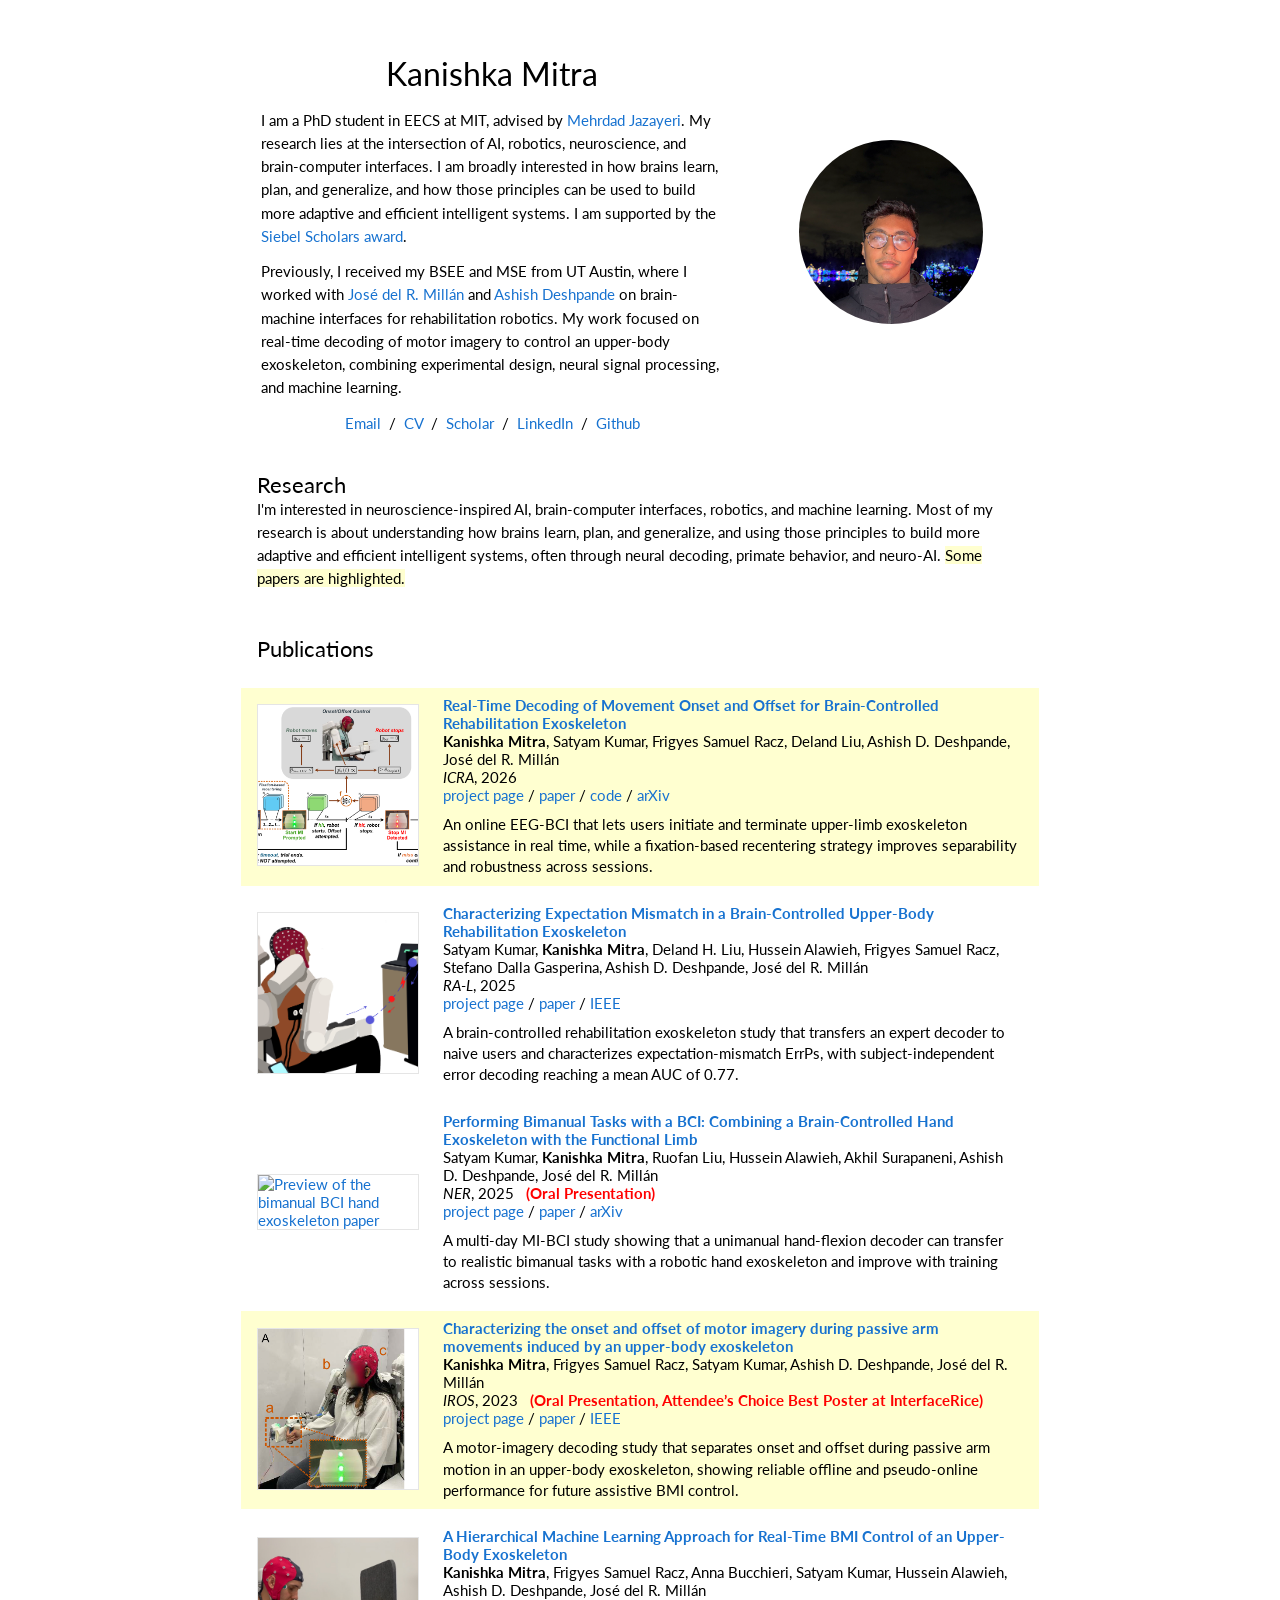
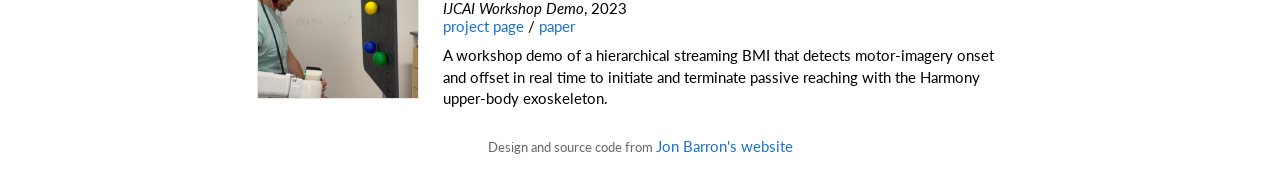
==== index.html @ 5c36c28a "Fix IJCAI preview hover playback" ====
<!DOCTYPE html>
<html lang="en">
  <head>
    <meta charset="UTF-8" />
    <meta name="viewport" content="width=device-width, initial-scale=1.0" />
    <title>Kanishka Mitra</title>
    <meta
      name="description"
      content="Academic homepage for Kanishka Mitra."
    />
    <link rel="preconnect" href="https://fonts.googleapis.com" />
    <link rel="preconnect" href="https://fonts.gstatic.com" crossorigin />
    <link
      href="https://fonts.googleapis.com/css2?family=Lato:ital,wght@0,400;0,700;1,400;1,700&display=swap"
      rel="stylesheet"
    />
    <link rel="icon" type="image/png" href="assets/favicon.png" />
    <link rel="apple-touch-icon" href="assets/favicon.png" />
    <link rel="stylesheet" href="styles.css?v=2" />
    <script src="script.js?v=2" defer></script>
  </head>
  <body>
    <table class="page-table">
      <tbody>
        <tr>
          <td>
            <table class="intro-table">
              <tbody>
                <tr class="intro-row">
                  <td class="intro-copy">
                    <p class="name">Kanishka Mitra</p>
                    <p>
                      I am a PhD student in EECS at MIT, advised by
                      <a
                        href="https://mcgovern.mit.edu/profile/mehrdad-jazayeri/"
                        target="_blank"
                        rel="noreferrer"
                        >Mehrdad Jazayeri</a
                      >. My research lies at the intersection of AI, robotics,
                      neuroscience, and brain-computer interfaces. I am broadly
                      interested in how brains learn, plan, and generalize, and
                      how those principles can be used to build more adaptive
                      and efficient intelligent systems. I am supported by the
                      <a
                        href="https://www.eecs.mit.edu/ten-from-school-of-engineering-receive-2026-siebel-scholars-award/"
                        target="_blank"
                        rel="noreferrer"
                        >Siebel Scholars award</a
                      >.
                    </p>
                    <p>
                      Previously, I received my BSEE and MSE from UT Austin,
                      where I worked with
                      <a
                        href="https://www.ece.utexas.edu/people/faculty/jose-del-r-millan"
                        target="_blank"
                        rel="noreferrer"
                        >Jos&eacute; del R. Mill&aacute;n</a
                      >
                      and
                      <a
                        href="https://www.me.utexas.edu/people/faculty-directory/deshpande"
                        target="_blank"
                        rel="noreferrer"
                        >Ashish Deshpande</a
                      >
                      on brain-machine interfaces for rehabilitation
                      robotics. My work focused on real-time decoding of motor
                      imagery to control an upper-body exoskeleton, combining
                      experimental design, neural signal processing, and machine
                      learning.
                    </p>
                    <p class="link-line">
                      <a href="mailto:mitra819@mit.edu">Email</a>
                      &nbsp;/&nbsp;
                      <a href="assets/kanishka-mitra-cv.pdf" target="_blank" rel="noreferrer"
                        >CV</a
                      >
                      &nbsp;/&nbsp;
                      <a
                        href="https://scholar.google.com/citations?user=-GHYsEAAAAAJ&hl=en"
                        target="_blank"
                        rel="noreferrer"
                        >Scholar</a
                      >
                      &nbsp;/&nbsp;
                      <a
                        href="https://www.linkedin.com/in/kanishkamitra/"
                        target="_blank"
                        rel="noreferrer"
                        >LinkedIn</a
                      >
                      &nbsp;/&nbsp;
                      <a
                        href="https://github.com/mitrakanishka9732"
                        target="_blank"
                        rel="noreferrer"
                        >Github</a
                      >
                    </p>
                  </td>
                  <td class="photo-cell">
                    <div class="profile-photo-frame">
                      <img
                        class="profile-photo"
                        src="assets/headshot_v1.jpg"
                        alt="Profile photo of Kanishka Mitra"
                      />
                    </div>
                    <p class="photo-fallback">
                      Add your headshot at <strong>assets/headshot.jpg</strong>
                    </p>
                  </td>
                </tr>
              </tbody>
            </table>

            <table class="section-table">
              <tbody>
                <tr>
                  <td>
                    <h2>Research</h2>
                    <p>
                      I&apos;m interested in neuroscience-inspired AI,
                      brain-computer interfaces, robotics, and machine
                      learning. Most of my research is about understanding how
                      brains learn, plan, and generalize, and using those
                      principles to build more adaptive and efficient
                      intelligent systems, often through neural decoding,
                      primate behavior, and neuro-AI.
                      <span class="highlight">Some papers are highlighted.</span>
                    </p>
                  </td>
                </tr>
              </tbody>
            </table>

            <table class="section-table">
              <tbody>
                <tr>
                  <td>
                    <h2>Publications</h2>
                  </td>
                </tr>
              </tbody>
            </table>

            <table class="list-table">
              <tbody>
                <tr class="entry-row featured-entry">
                  <td class="entry-media">
                    <a href="publications/real-time-decoding-movement-onset-offset/">
                      <img
                        class="entry-preview"
                        src="publications/real-time-decoding-movement-onset-offset/assets/figures/fig_1_EXP_setup.png"
                        alt="Preview of the real-time decoding exoskeleton paper"
                      />
                    </a>
                  </td>
                  <td class="entry-copy">
                    <a href="publications/real-time-decoding-movement-onset-offset/">
                      <span class="papertitle">
                        Real-Time Decoding of Movement Onset and Offset for
                        Brain-Controlled Rehabilitation Exoskeleton
                      </span>
                    </a>
                    <br />
                    <strong>Kanishka Mitra</strong>, Satyam Kumar, Frigyes
                    Samuel Racz, Deland Liu, Ashish D. Deshpande, Jos&eacute;
                    del R. Mill&aacute;n
                    <br />
                    <em>ICRA</em>, 2026
                    <br />
                    <a href="publications/real-time-decoding-movement-onset-offset/">project page</a>
                    /
                    <a href="publications/real-time-decoding-movement-onset-offset/assets/media/mitra-icra-2026-paper.pdf">paper</a>
                    /
                    <a href="https://github.com/mitrakanishka9732/bci_exo_startstop_ICRA_26">code</a>
                    /
                    <a href="#">arXiv</a>
                    <p class="publication-summary">
                      An online EEG-BCI that lets users initiate and terminate
                      upper-limb exoskeleton assistance in real time, while a
                      fixation-based recentering strategy improves separability
                      and robustness across sessions.
                    </p>
                  </td>
                </tr>

                <tr class="entry-row">
                  <td class="entry-media">
                    <a
                      href="publications/characterizing-expectation-mismatch-brain-controlled-exoskeleton/"
                    >
                      <img
                        class="entry-preview"
                        src="publications/characterizing-expectation-mismatch-brain-controlled-exoskeleton/assets/figures/fig_1_experimental_setup.png"
                        alt="Preview of the expectation mismatch exoskeleton paper"
                      />
                    </a>
                  </td>
                  <td class="entry-copy">
                    <a href="publications/characterizing-expectation-mismatch-brain-controlled-exoskeleton/">
                      <span class="papertitle">
                        Characterizing Expectation Mismatch in a
                        Brain-Controlled Upper-Body Rehabilitation Exoskeleton
                      </span>
                    </a>
                    <br />
                    Satyam Kumar, <strong>Kanishka Mitra</strong>, Deland H.
                    Liu, Hussein Alawieh, Frigyes Samuel Racz, Stefano Dalla
                    Gasperina, Ashish D. Deshpande, Jos&eacute; del R.
                    Mill&aacute;n
                    <br />
                    <em>RA-L</em>, 2025
                    <br />
                    <a href="publications/characterizing-expectation-mismatch-brain-controlled-exoskeleton/">project page</a>
                    /
                    <a href="publications/characterizing-expectation-mismatch-brain-controlled-exoskeleton/assets/media/kumar-ral-2025-paper.pdf">paper</a>
                    /
                    <a href="https://ieeexplore.ieee.org/abstract/document/11260927">IEEE</a>
                    <p class="publication-summary">
                      A brain-controlled rehabilitation exoskeleton study that
                      transfers an expert decoder to naive users and
                      characterizes expectation-mismatch ErrPs, with
                      subject-independent error decoding reaching a mean AUC of
                      0.77.
                    </p>
                  </td>
                </tr>

                <tr class="entry-row">
                  <td class="entry-media">
                    <a
                      href="publications/performing-bimanual-tasks-bci-functional-limb/"
                    >
                      <img
                        class="entry-preview"
                        src="publications/performing-bimanual-tasks-bci-functional-limb/assets/figures/fig_1_bimanual_experimental_setup.png"
                        alt="Preview of the bimanual BCI hand exoskeleton paper"
                      />
                    </a>
                  </td>
                  <td class="entry-copy">
                    <a href="publications/performing-bimanual-tasks-bci-functional-limb/">
                      <span class="papertitle">
                        Performing Bimanual Tasks with a BCI: Combining a
                        Brain-Controlled Hand Exoskeleton with the Functional
                        Limb
                      </span>
                    </a>
                    <br />
                    Satyam Kumar, <strong>Kanishka Mitra</strong>, Ruofan Liu,
                    Hussein Alawieh, Akhil Surapaneni, Ashish D. Deshpande,
                    Jos&eacute; del R. Mill&aacute;n
                    <br />
                    <em>NER</em>, 2025&nbsp;&nbsp;&nbsp;<span class="oral-note" style="color: rgb(255, 0, 0) !important; font-weight: 700;">(Oral Presentation)</span>
                    <br />
                    <a href="publications/performing-bimanual-tasks-bci-functional-limb/">project page</a>
                    /
                    <a href="publications/performing-bimanual-tasks-bci-functional-limb/assets/media/kumar-ner-2025-paper.pdf">paper</a>
                    /
                    <a href="#">arXiv</a>
                    <p class="publication-summary">
                      A multi-day MI-BCI study showing that a unimanual
                      hand-flexion decoder can transfer to realistic bimanual
                      tasks with a robotic hand exoskeleton and improve with
                      training across sessions.
                    </p>
                  </td>
                </tr>

                <tr class="entry-row featured-entry">
                  <td class="entry-media">
                    <a
                      href="publications/characterizing-onset-offset-motor-imagery-passive-arm-exoskeleton/"
                    >
                      <img
                        class="entry-preview preview-focus-left"
                        src="publications/characterizing-onset-offset-motor-imagery-passive-arm-exoskeleton/assets/figures/fig1_setup_pipeline_10.png"
                        alt="Preview of the passive arm motor imagery paper"
                      />
                    </a>
                  </td>
                  <td class="entry-copy">
                    <a href="publications/characterizing-onset-offset-motor-imagery-passive-arm-exoskeleton/">
                      <span class="papertitle">
                        Characterizing the onset and offset of motor imagery
                        during passive arm movements induced by an upper-body
                        exoskeleton
                      </span>
                    </a>
                    <br />
                    <strong>Kanishka Mitra</strong>, Frigyes Samuel Racz,
                    Satyam Kumar, Ashish D. Deshpande, Jos&eacute; del R.
                    Mill&aacute;n
                    <br />
                    <em>IROS</em>, 2023&nbsp;&nbsp;&nbsp;<span class="oral-note" style="color: rgb(255, 0, 0) !important; font-weight: 700;">(Oral Presentation, Attendee&rsquo;s Choice Best Poster at InterfaceRice)</span>
                    <br />
                    <a href="publications/characterizing-onset-offset-motor-imagery-passive-arm-exoskeleton/">project page</a>
                    /
                    <a href="publications/characterizing-onset-offset-motor-imagery-passive-arm-exoskeleton/assets/media/mitra-iros-2023-paper.pdf">paper</a>
                    /
                    <a href="https://ieeexplore.ieee.org/document/10342492">IEEE</a>
                    <p class="publication-summary">
                      A motor-imagery decoding study that separates onset and
                      offset during passive arm motion in an upper-body
                      exoskeleton, showing reliable offline and pseudo-online
                      performance for future assistive BMI control.
                    </p>
                  </td>
                </tr>

                <tr class="entry-row">
                  <td class="entry-media">
                    <a
                      class="entry-preview-stack"
                      data-hover-preview
                      href="publications/hierarchical-machine-learning-bmi-exoskeleton-demo/"
                    >
                      <img
                        class="entry-preview"
                        src="publications/hierarchical-machine-learning-bmi-exoskeleton-demo/assets/media/preview-still.png?v=2"
                        alt="Preview of the IJCAI workshop BMI Harmony demo paper"
                      />
                      <video
                        class="entry-preview-video"
                        muted
                        loop
                        playsinline
                        preload="auto"
                        poster="publications/hierarchical-machine-learning-bmi-exoskeleton-demo/assets/media/preview-still.png?v=2"
                        >
                          <source
                            src="publications/hierarchical-machine-learning-bmi-exoskeleton-demo/assets/media/preview-hover.mp4?v=2"
                            type="video/mp4"
                          />
                        </video>
                    </a>
                  </td>
                  <td class="entry-copy">
                    <a href="publications/hierarchical-machine-learning-bmi-exoskeleton-demo/">
                      <span class="papertitle">
                        A Hierarchical Machine Learning Approach for Real-Time
                        BMI Control of an Upper-Body Exoskeleton
                      </span>
                    </a>
                    <br />
                    <strong>Kanishka Mitra</strong>, Frigyes Samuel Racz, Anna
                    Bucchieri, Satyam Kumar, Hussein Alawieh, Ashish D.
                    Deshpande, Jos&eacute; del R. Mill&aacute;n
                    <br />
                    <em>IJCAI Workshop Demo</em>, 2023
                    <br />
                    <a href="publications/hierarchical-machine-learning-bmi-exoskeleton-demo/">project page</a>
                    /
                    <a href="publications/hierarchical-machine-learning-bmi-exoskeleton-demo/assets/media/mitra-ijcai-workshop-demo-2023-paper.pdf">paper</a>
                    <p class="publication-summary">
                      A workshop demo of a hierarchical streaming BMI that
                      detects motor-imagery onset and offset in real time to
                      initiate and terminate passive reaching with the Harmony
                      upper-body exoskeleton.
                    </p>
                  </td>
                </tr>
              </tbody>
            </table>

            <table class="footer-table">
              <tbody>
                <tr>
                  <td>
                    <p class="footer-note">
                      Design and source code from
                      <a href="https://jonbarron.info/" target="_blank" rel="noreferrer"
                        >Jon Barron&apos;s website</a
                      >
                    </p>
                  </td>
                </tr>
              </tbody>
            </table>
          </td>
        </tr>
      </tbody>
    </table>
  </body>
</html>
---- styles.css ----
body,
td,
th,
tr,
p,
a {
  font-family: "Lato", Verdana, Helvetica, sans-serif;
  font-size: 15px;
}

body {
  margin: 8px;
  background: #ffffff;
  color: #000000;
}

a {
  color: #1772d0;
  text-decoration: none;
}

a:hover,
a:focus {
  color: #f09228;
  text-decoration: none;
}

strong {
  font-family: "Lato", Verdana, Helvetica, sans-serif;
  font-size: 15px;
}

h2 {
  margin: 0;
  font-weight: 400;
  font-family: "Lato", Verdana, Helvetica, sans-serif;
  font-size: 22px;
}

p {
  margin: 0 0 12px;
  line-height: 1.55;
}

.page-table {
  width: 100%;
  max-width: 800px;
  margin: 0 auto;
  border: 0;
  border-spacing: 0;
  border-collapse: separate;
}

.intro-table,
.section-table,
.list-table,
.footer-table {
  width: 100%;
  border: 0;
  border-collapse: separate;
  margin: 0 auto;
}

.intro-table,
.section-table {
  border-spacing: 0;
}

.footer-table {
  border-spacing: 0;
}

.list-table {
  border-spacing: 0 10px;
}

.intro-copy {
  width: 63%;
  padding: 2.5%;
  vertical-align: middle;
}

.photo-cell {
  width: 37%;
  max-width: 37%;
  padding: 2.5%;
  vertical-align: middle;
  text-align: center;
}

.name {
  margin: 0;
  padding-top: 20px;
  padding-bottom: 10px;
  text-align: center;
  font-size: 32px;
}

.link-line {
  margin-bottom: 0;
  text-align: center;
}

.profile-photo-frame {
  width: 230px;
  height: 230px;
  max-width: 100%;
  margin: 0 auto;
  overflow: hidden;
  border-radius: 50%;
}

.profile-photo {
  display: block;
  width: 100%;
  height: 100%;
  object-fit: cover;
  object-position: center 14%;
  transform: scale(0.8);
  transform-origin: center center;
  border-radius: 50%;
}

.profile-photo.is-missing {
  display: none;
}

.photo-cell.is-missing .profile-photo-frame {
  display: none;
}

.photo-fallback {
  display: none;
  margin-top: 10px;
  text-align: center;
}

.photo-cell.is-missing .photo-fallback {
  display: block;
}

.section-table td {
  width: 100%;
  padding: 16px;
  vertical-align: middle;
}

.entry-row td {
  vertical-align: middle;
}

.entry-media {
  width: 20%;
  padding: 16px;
}

.entry-media a {
  display: inline-block;
}

.entry-copy {
  width: 80%;
  padding: 8px 20px 8px 8px;
}

.entry-copy p {
  margin-top: 10px;
  margin-bottom: 0;
}

.publication-summary {
  line-height: 1.42;
}

.featured-entry td {
  background: #ffffd0;
}

.entry-preview {
  width: 160px;
  height: 160px;
  object-fit: cover;
  object-position: center center;
  border: 1px solid #e5e5e5;
  background: #ffffff;
  padding: 0;
}

.entry-preview.preview-focus-left {
  object-position: left center;
}

.entry-preview.preview-top {
  object-position: top center;
}

.entry-preview-stack {
  position: relative;
  display: inline-block;
  vertical-align: middle;
  width: 160px !important;
  height: 160px !important;
  min-width: 160px;
  min-height: 160px;
  max-width: 160px;
  max-height: 160px;
  overflow: hidden;
  line-height: 0;
  border: 1px solid #e5e5e5;
  background: #ffffff;
}

.entry-preview-stack .entry-preview {
  display: block;
  width: 160px !important;
  height: 160px !important;
  border: 0;
  position: relative;
  z-index: 1;
}

.entry-preview-video {
  position: absolute;
  inset: 0;
  display: block;
  width: 160px !important;
  height: 160px !important;
  object-fit: cover;
  object-position: center center;
  opacity: 0;
  transition: opacity 0.15s ease;
  pointer-events: none;
  background: #ffffff;
  z-index: 2;
}

.entry-preview-stack.is-playing .entry-preview-video {
  opacity: 1;
}

.entry-thumb {
  width: 160px;
  height: 160px;
  display: flex;
  align-items: center;
  justify-content: center;
  border: 1px solid #e5e5e5;
  background: #fafafa;
  color: #777777;
  text-transform: lowercase;
}

.papertitle {
  font-family: "Lato", Verdana, Helvetica, sans-serif;
  font-size: 15px;
  font-weight: 700;
}

.oral-note,
.oral-note * {
  color: rgb(255, 0, 0) !important;
  font-weight: 700;
}

.highlight {
  background: #ffffd0;
}

.footer-table td {
  padding: 8px 16px 24px;
}

.footer-note {
  margin: 0;
  color: #666666;
  font-size: 13px;
  text-align: center;
}

@media (max-width: 680px) {
  .intro-row,
  .entry-row,
  .intro-copy,
  .photo-cell,
  .entry-media,
  .entry-copy {
    display: block;
    width: 100%;
    max-width: 100%;
  }

  .photo-cell {
    padding-top: 0;
  }

  .profile-photo {
    transform: scale(1.3);
  }

  .entry-media {
    padding-bottom: 0;
  }

  .entry-thumb {
    margin: 0 auto;
  }

  .entry-copy {
    padding-top: 12px;
  }
}
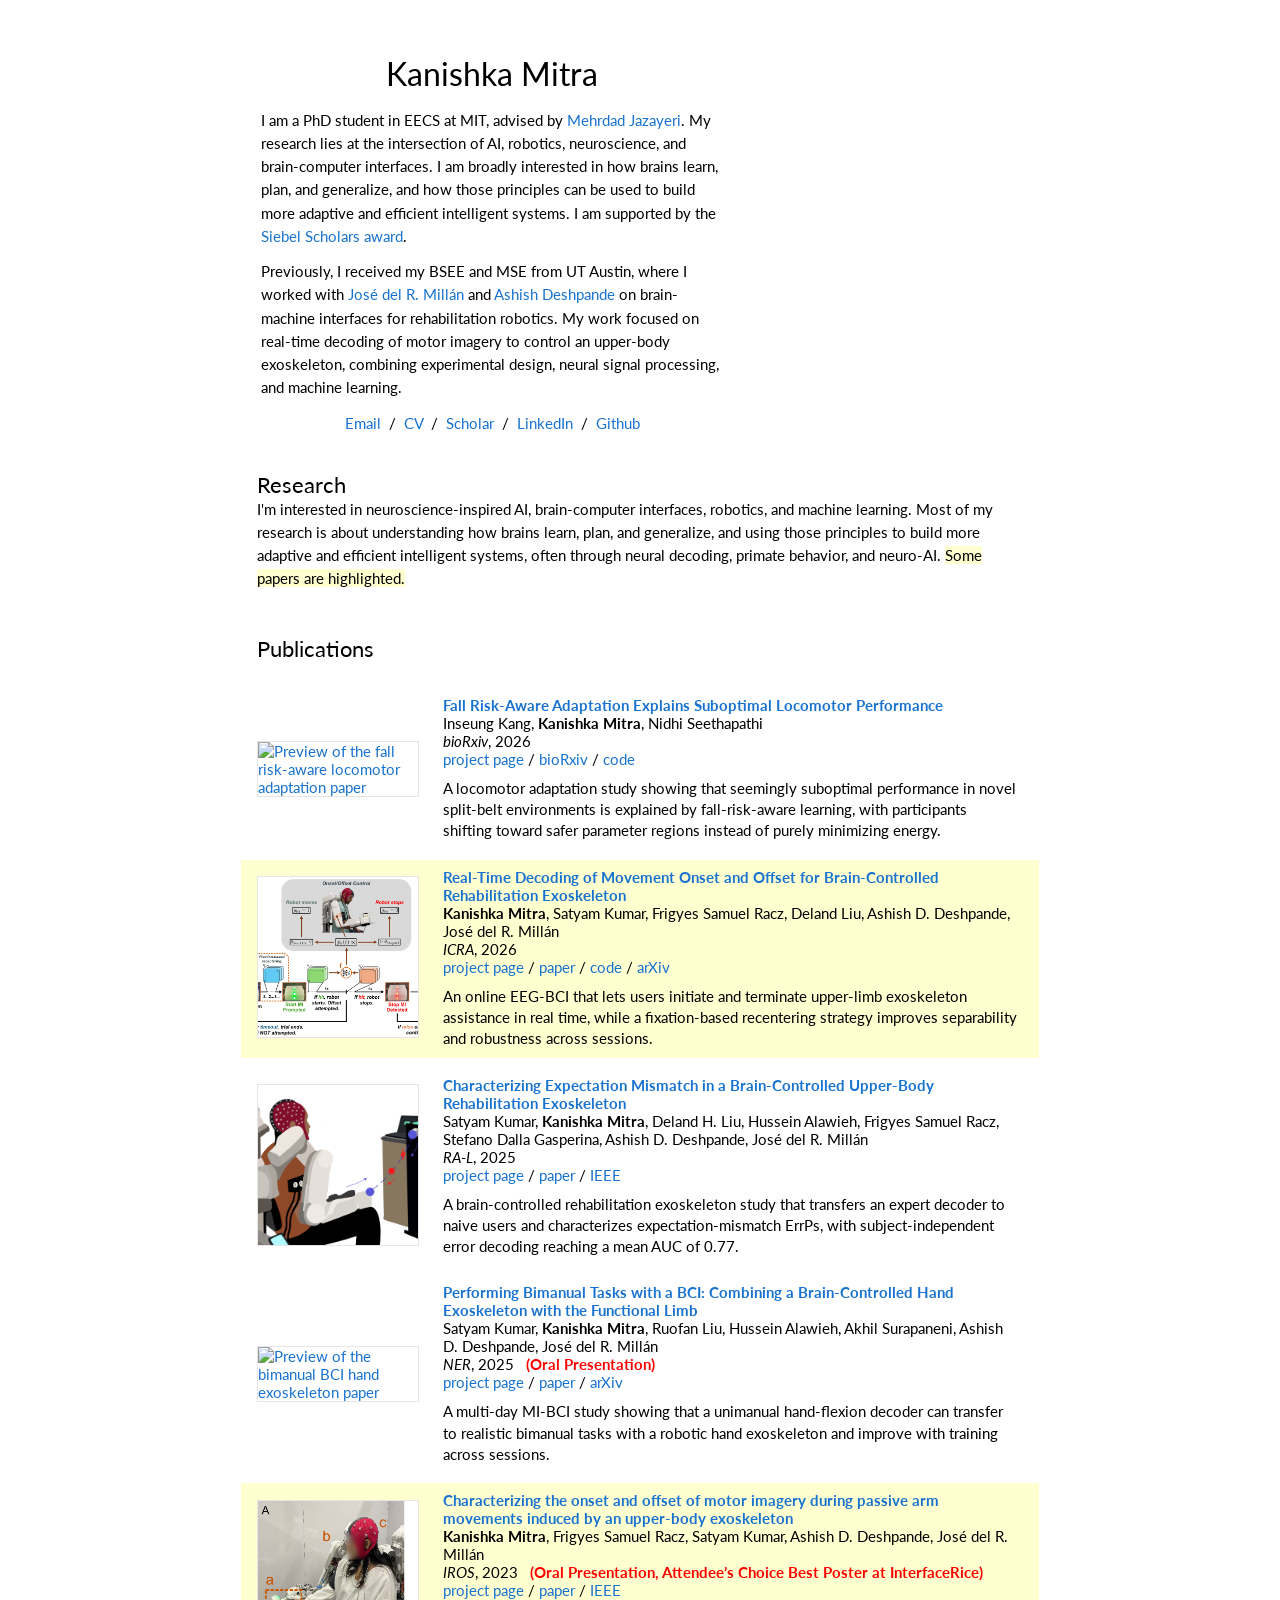
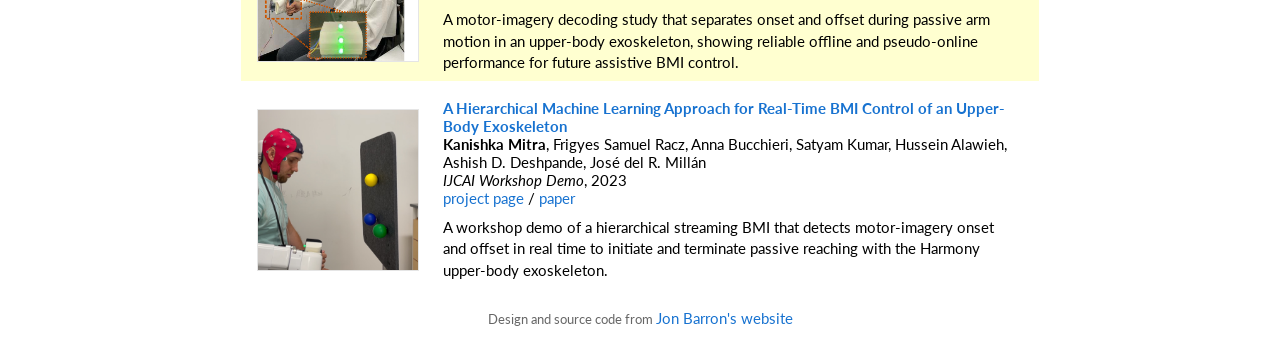
==== commit 8175dcd0: "Add new publication entry" ====
--- a/index.html
+++ b/index.html
@@ -92,7 +92,7 @@
                       >
                       &nbsp;/&nbsp;
                       <a
-                        href="https://github.com/mitrakanishka9732"
+                        href="https://github.com/mitrakanishka"
                         target="_blank"
                         rel="noreferrer"
                         >Github</a
@@ -103,12 +103,13 @@
                     <div class="profile-photo-frame">
                       <img
                         class="profile-photo"
-                        src="assets/headshot_v1.jpg"
+                        src="assets/clipart_headshot_2.png"
                         alt="Profile photo of Kanishka Mitra"
                       />
                     </div>
                     <p class="photo-fallback">
-                      Add your headshot at <strong>assets/headshot.jpg</strong>
+                      Add your headshot at
+                      <strong>assets/clipart_headshot_2.png</strong>
                     </p>
                   </td>
                 </tr>
@@ -147,6 +148,44 @@
 
             <table class="list-table">
               <tbody>
+                <tr class="entry-row">
+                  <td class="entry-media">
+                    <a href="publications/fall-risk-aware-adaptation-explains-suboptimal-locomotor-performance/">
+                      <img
+                        class="entry-preview"
+                        src="publications/fall-risk-aware-adaptation-explains-suboptimal-locomotor-performance/assets/figures/fig2_final.png"
+                        alt="Preview of the fall risk-aware locomotor adaptation paper"
+                      />
+                    </a>
+                  </td>
+                  <td class="entry-copy">
+                    <a href="publications/fall-risk-aware-adaptation-explains-suboptimal-locomotor-performance/">
+                      <span class="papertitle">
+                        Fall Risk-Aware Adaptation Explains Suboptimal Locomotor
+                        Performance
+                      </span>
+                    </a>
+                    <br />
+                    Inseung Kang, <strong>Kanishka Mitra</strong>, Nidhi
+                    Seethapathi
+                    <br />
+                    <em>bioRxiv</em>, 2026
+                    <br />
+                    <a href="publications/fall-risk-aware-adaptation-explains-suboptimal-locomotor-performance/">project page</a>
+                    /
+                    <a href="https://www.biorxiv.org/content/10.64898/2026.03.02.709033v1">bioRxiv</a>
+                    /
+                    <a href="#">code</a>
+                    <p class="publication-summary">
+                      A locomotor adaptation study showing that seemingly
+                      suboptimal performance in novel split-belt environments is
+                      explained by fall-risk-aware learning, with participants
+                      shifting toward safer parameter regions instead of purely
+                      minimizing energy.
+                    </p>
+                  </td>
+                </tr>
+
                 <tr class="entry-row featured-entry">
                   <td class="entry-media">
                     <a href="publications/real-time-decoding-movement-onset-offset/">
@@ -175,7 +214,7 @@
                     /
                     <a href="publications/real-time-decoding-movement-onset-offset/assets/media/mitra-icra-2026-paper.pdf">paper</a>
                     /
-                    <a href="https://github.com/mitrakanishka9732/bci_exo_startstop_ICRA_26">code</a>
+                    <a href="https://github.com/mitrakanishka/bci_exo_startstop_ICRA_26">code</a>
                     /
                     <a href="#">arXiv</a>
                     <p class="publication-summary">
--- a/styles.css
+++ b/styles.css
@@ -115,8 +115,8 @@
   width: 100%;
   height: 100%;
   object-fit: cover;
-  object-position: center 14%;
-  transform: scale(0.8);
+  object-position: center 16%;
+  transform: scale(1.4);
   transform-origin: center center;
   border-radius: 50%;
 }
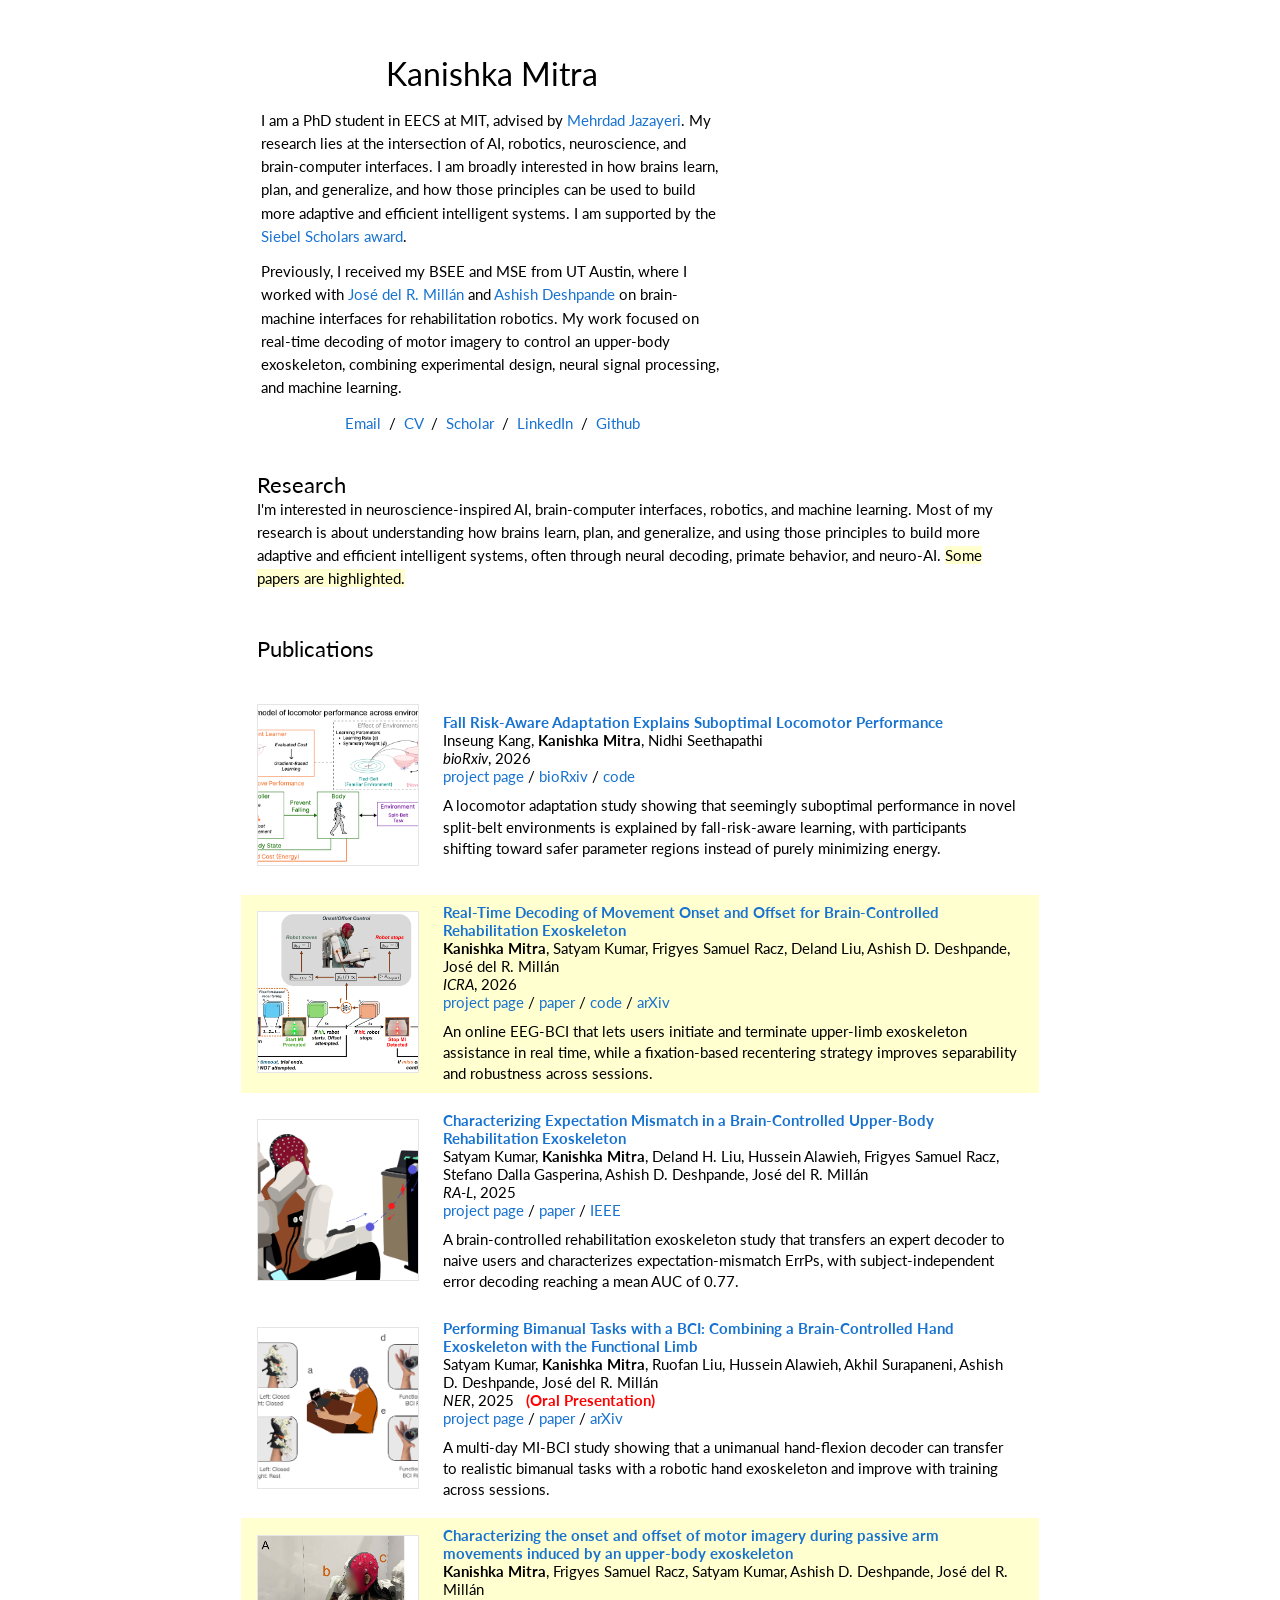
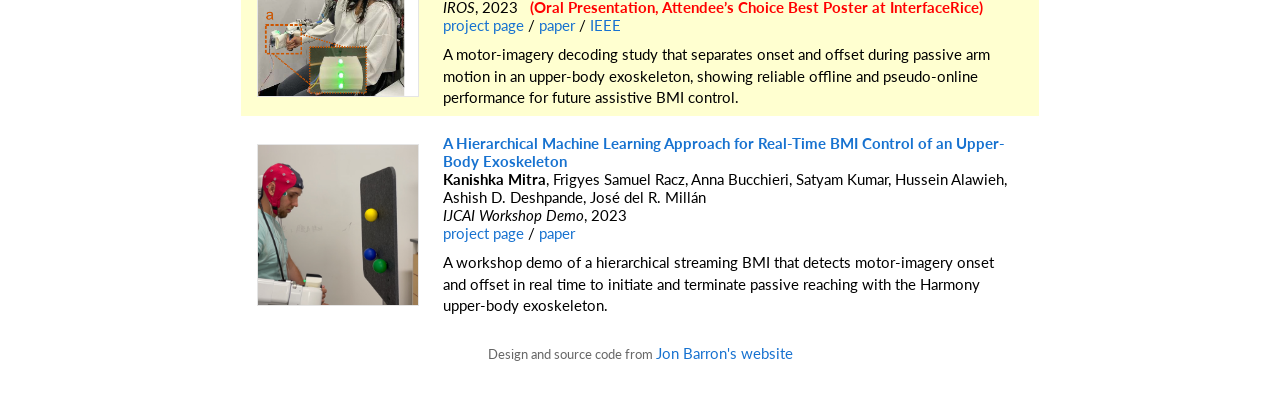
==== commit f2d43c10: "Shorten publication folders" ====
--- a/index.html
+++ b/index.html
@@ -14,8 +14,8 @@
       href="https://fonts.googleapis.com/css2?family=Lato:ital,wght@0,400;0,700;1,400;1,700&display=swap"
       rel="stylesheet"
     />
-    <link rel="icon" type="image/png" href="assets/favicon.png" />
-    <link rel="apple-touch-icon" href="assets/favicon.png" />
+    <link rel="icon" type="image/png" href="assets/favicon-circle.png?v=4" />
+    <link rel="apple-touch-icon" href="assets/favicon-circle.png?v=4" />
     <link rel="stylesheet" href="styles.css?v=2" />
     <script src="script.js?v=2" defer></script>
   </head>
@@ -150,16 +150,16 @@
               <tbody>
                 <tr class="entry-row">
                   <td class="entry-media">
-                    <a href="publications/fall-risk-aware-adaptation-explains-suboptimal-locomotor-performance/">
+                    <a href="publications/fall-risk-locomotion/">
                       <img
                         class="entry-preview"
-                        src="publications/fall-risk-aware-adaptation-explains-suboptimal-locomotor-performance/assets/figures/fig2_final.png"
+                        src="publications/fall-risk-locomotion/assets/figures/fig2_final.png"
                         alt="Preview of the fall risk-aware locomotor adaptation paper"
                       />
                     </a>
                   </td>
                   <td class="entry-copy">
-                    <a href="publications/fall-risk-aware-adaptation-explains-suboptimal-locomotor-performance/">
+                    <a href="publications/fall-risk-locomotion/">
                       <span class="papertitle">
                         Fall Risk-Aware Adaptation Explains Suboptimal Locomotor
                         Performance
@@ -171,7 +171,7 @@
                     <br />
                     <em>bioRxiv</em>, 2026
                     <br />
-                    <a href="publications/fall-risk-aware-adaptation-explains-suboptimal-locomotor-performance/">project page</a>
+                    <a href="publications/fall-risk-locomotion/">project page</a>
                     /
                     <a href="https://www.biorxiv.org/content/10.64898/2026.03.02.709033v1">bioRxiv</a>
                     /
@@ -188,16 +188,16 @@
 
                 <tr class="entry-row featured-entry">
                   <td class="entry-media">
-                    <a href="publications/real-time-decoding-movement-onset-offset/">
+                    <a href="publications/startstop-bci/">
                       <img
                         class="entry-preview"
-                        src="publications/real-time-decoding-movement-onset-offset/assets/figures/fig_1_EXP_setup.png"
+                        src="publications/startstop-bci/assets/figures/fig_1_EXP_setup.png"
                         alt="Preview of the real-time decoding exoskeleton paper"
                       />
                     </a>
                   </td>
                   <td class="entry-copy">
-                    <a href="publications/real-time-decoding-movement-onset-offset/">
+                    <a href="publications/startstop-bci/">
                       <span class="papertitle">
                         Real-Time Decoding of Movement Onset and Offset for
                         Brain-Controlled Rehabilitation Exoskeleton
@@ -210,9 +210,9 @@
                     <br />
                     <em>ICRA</em>, 2026
                     <br />
-                    <a href="publications/real-time-decoding-movement-onset-offset/">project page</a>
-                    /
-                    <a href="publications/real-time-decoding-movement-onset-offset/assets/media/mitra-icra-2026-paper.pdf">paper</a>
+                    <a href="publications/startstop-bci/">project page</a>
+                    /
+                    <a href="publications/startstop-bci/assets/media/mitra-icra-2026-paper.pdf">paper</a>
                     /
                     <a href="https://github.com/mitrakanishka/bci_exo_startstop_ICRA_26">code</a>
                     /
@@ -229,17 +229,17 @@
                 <tr class="entry-row">
                   <td class="entry-media">
                     <a
-                      href="publications/characterizing-expectation-mismatch-brain-controlled-exoskeleton/"
+                      href="publications/expectation-mismatch/"
                     >
                       <img
                         class="entry-preview"
-                        src="publications/characterizing-expectation-mismatch-brain-controlled-exoskeleton/assets/figures/fig_1_experimental_setup.png"
+                        src="publications/expectation-mismatch/assets/figures/fig_1_experimental_setup.png"
                         alt="Preview of the expectation mismatch exoskeleton paper"
                       />
                     </a>
                   </td>
                   <td class="entry-copy">
-                    <a href="publications/characterizing-expectation-mismatch-brain-controlled-exoskeleton/">
+                    <a href="publications/expectation-mismatch/">
                       <span class="papertitle">
                         Characterizing Expectation Mismatch in a
                         Brain-Controlled Upper-Body Rehabilitation Exoskeleton
@@ -253,9 +253,9 @@
                     <br />
                     <em>RA-L</em>, 2025
                     <br />
-                    <a href="publications/characterizing-expectation-mismatch-brain-controlled-exoskeleton/">project page</a>
-                    /
-                    <a href="publications/characterizing-expectation-mismatch-brain-controlled-exoskeleton/assets/media/kumar-ral-2025-paper.pdf">paper</a>
+                    <a href="publications/expectation-mismatch/">project page</a>
+                    /
+                    <a href="publications/expectation-mismatch/assets/media/kumar-ral-2025-paper.pdf">paper</a>
                     /
                     <a href="https://ieeexplore.ieee.org/abstract/document/11260927">IEEE</a>
                     <p class="publication-summary">
@@ -271,17 +271,17 @@
                 <tr class="entry-row">
                   <td class="entry-media">
                     <a
-                      href="publications/performing-bimanual-tasks-bci-functional-limb/"
+                      href="publications/bimanual-bci/"
                     >
                       <img
                         class="entry-preview"
-                        src="publications/performing-bimanual-tasks-bci-functional-limb/assets/figures/fig_1_bimanual_experimental_setup.png"
+                        src="publications/bimanual-bci/assets/figures/fig_1_bimanual_experimental_setup.png"
                         alt="Preview of the bimanual BCI hand exoskeleton paper"
                       />
                     </a>
                   </td>
                   <td class="entry-copy">
-                    <a href="publications/performing-bimanual-tasks-bci-functional-limb/">
+                    <a href="publications/bimanual-bci/">
                       <span class="papertitle">
                         Performing Bimanual Tasks with a BCI: Combining a
                         Brain-Controlled Hand Exoskeleton with the Functional
@@ -295,9 +295,9 @@
                     <br />
                     <em>NER</em>, 2025&nbsp;&nbsp;&nbsp;<span class="oral-note" style="color: rgb(255, 0, 0) !important; font-weight: 700;">(Oral Presentation)</span>
                     <br />
-                    <a href="publications/performing-bimanual-tasks-bci-functional-limb/">project page</a>
-                    /
-                    <a href="publications/performing-bimanual-tasks-bci-functional-limb/assets/media/kumar-ner-2025-paper.pdf">paper</a>
+                    <a href="publications/bimanual-bci/">project page</a>
+                    /
+                    <a href="publications/bimanual-bci/assets/media/kumar-ner-2025-paper.pdf">paper</a>
                     /
                     <a href="#">arXiv</a>
                     <p class="publication-summary">
@@ -312,17 +312,17 @@
                 <tr class="entry-row featured-entry">
                   <td class="entry-media">
                     <a
-                      href="publications/characterizing-onset-offset-motor-imagery-passive-arm-exoskeleton/"
+                      href="publications/passive-arm-mi/"
                     >
                       <img
                         class="entry-preview preview-focus-left"
-                        src="publications/characterizing-onset-offset-motor-imagery-passive-arm-exoskeleton/assets/figures/fig1_setup_pipeline_10.png"
+                        src="publications/passive-arm-mi/assets/figures/fig1_setup_pipeline_10.png"
                         alt="Preview of the passive arm motor imagery paper"
                       />
                     </a>
                   </td>
                   <td class="entry-copy">
-                    <a href="publications/characterizing-onset-offset-motor-imagery-passive-arm-exoskeleton/">
+                    <a href="publications/passive-arm-mi/">
                       <span class="papertitle">
                         Characterizing the onset and offset of motor imagery
                         during passive arm movements induced by an upper-body
@@ -336,9 +336,9 @@
                     <br />
                     <em>IROS</em>, 2023&nbsp;&nbsp;&nbsp;<span class="oral-note" style="color: rgb(255, 0, 0) !important; font-weight: 700;">(Oral Presentation, Attendee&rsquo;s Choice Best Poster at InterfaceRice)</span>
                     <br />
-                    <a href="publications/characterizing-onset-offset-motor-imagery-passive-arm-exoskeleton/">project page</a>
-                    /
-                    <a href="publications/characterizing-onset-offset-motor-imagery-passive-arm-exoskeleton/assets/media/mitra-iros-2023-paper.pdf">paper</a>
+                    <a href="publications/passive-arm-mi/">project page</a>
+                    /
+                    <a href="publications/passive-arm-mi/assets/media/mitra-iros-2023-paper.pdf">paper</a>
                     /
                     <a href="https://ieeexplore.ieee.org/document/10342492">IEEE</a>
                     <p class="publication-summary">
@@ -355,11 +355,11 @@
                     <a
                       class="entry-preview-stack"
                       data-hover-preview
-                      href="publications/hierarchical-machine-learning-bmi-exoskeleton-demo/"
+                      href="publications/harmony-bmi-demo/"
                     >
                       <img
                         class="entry-preview"
-                        src="publications/hierarchical-machine-learning-bmi-exoskeleton-demo/assets/media/preview-still.png?v=2"
+                        src="publications/harmony-bmi-demo/assets/media/preview-still.png?v=2"
                         alt="Preview of the IJCAI workshop BMI Harmony demo paper"
                       />
                       <video
@@ -368,17 +368,17 @@
                         loop
                         playsinline
                         preload="auto"
-                        poster="publications/hierarchical-machine-learning-bmi-exoskeleton-demo/assets/media/preview-still.png?v=2"
+                        poster="publications/harmony-bmi-demo/assets/media/preview-still.png?v=2"
                         >
                           <source
-                            src="publications/hierarchical-machine-learning-bmi-exoskeleton-demo/assets/media/preview-hover.mp4?v=2"
+                            src="publications/harmony-bmi-demo/assets/media/preview-hover.mp4?v=2"
                             type="video/mp4"
                           />
                         </video>
                     </a>
                   </td>
                   <td class="entry-copy">
-                    <a href="publications/hierarchical-machine-learning-bmi-exoskeleton-demo/">
+                    <a href="publications/harmony-bmi-demo/">
                       <span class="papertitle">
                         A Hierarchical Machine Learning Approach for Real-Time
                         BMI Control of an Upper-Body Exoskeleton
@@ -391,9 +391,9 @@
                     <br />
                     <em>IJCAI Workshop Demo</em>, 2023
                     <br />
-                    <a href="publications/hierarchical-machine-learning-bmi-exoskeleton-demo/">project page</a>
-                    /
-                    <a href="publications/hierarchical-machine-learning-bmi-exoskeleton-demo/assets/media/mitra-ijcai-workshop-demo-2023-paper.pdf">paper</a>
+                    <a href="publications/harmony-bmi-demo/">project page</a>
+                    /
+                    <a href="publications/harmony-bmi-demo/assets/media/mitra-ijcai-workshop-demo-2023-paper.pdf">paper</a>
                     <p class="publication-summary">
                       A workshop demo of a hierarchical streaming BMI that
                       detects motor-imagery onset and offset in real time to
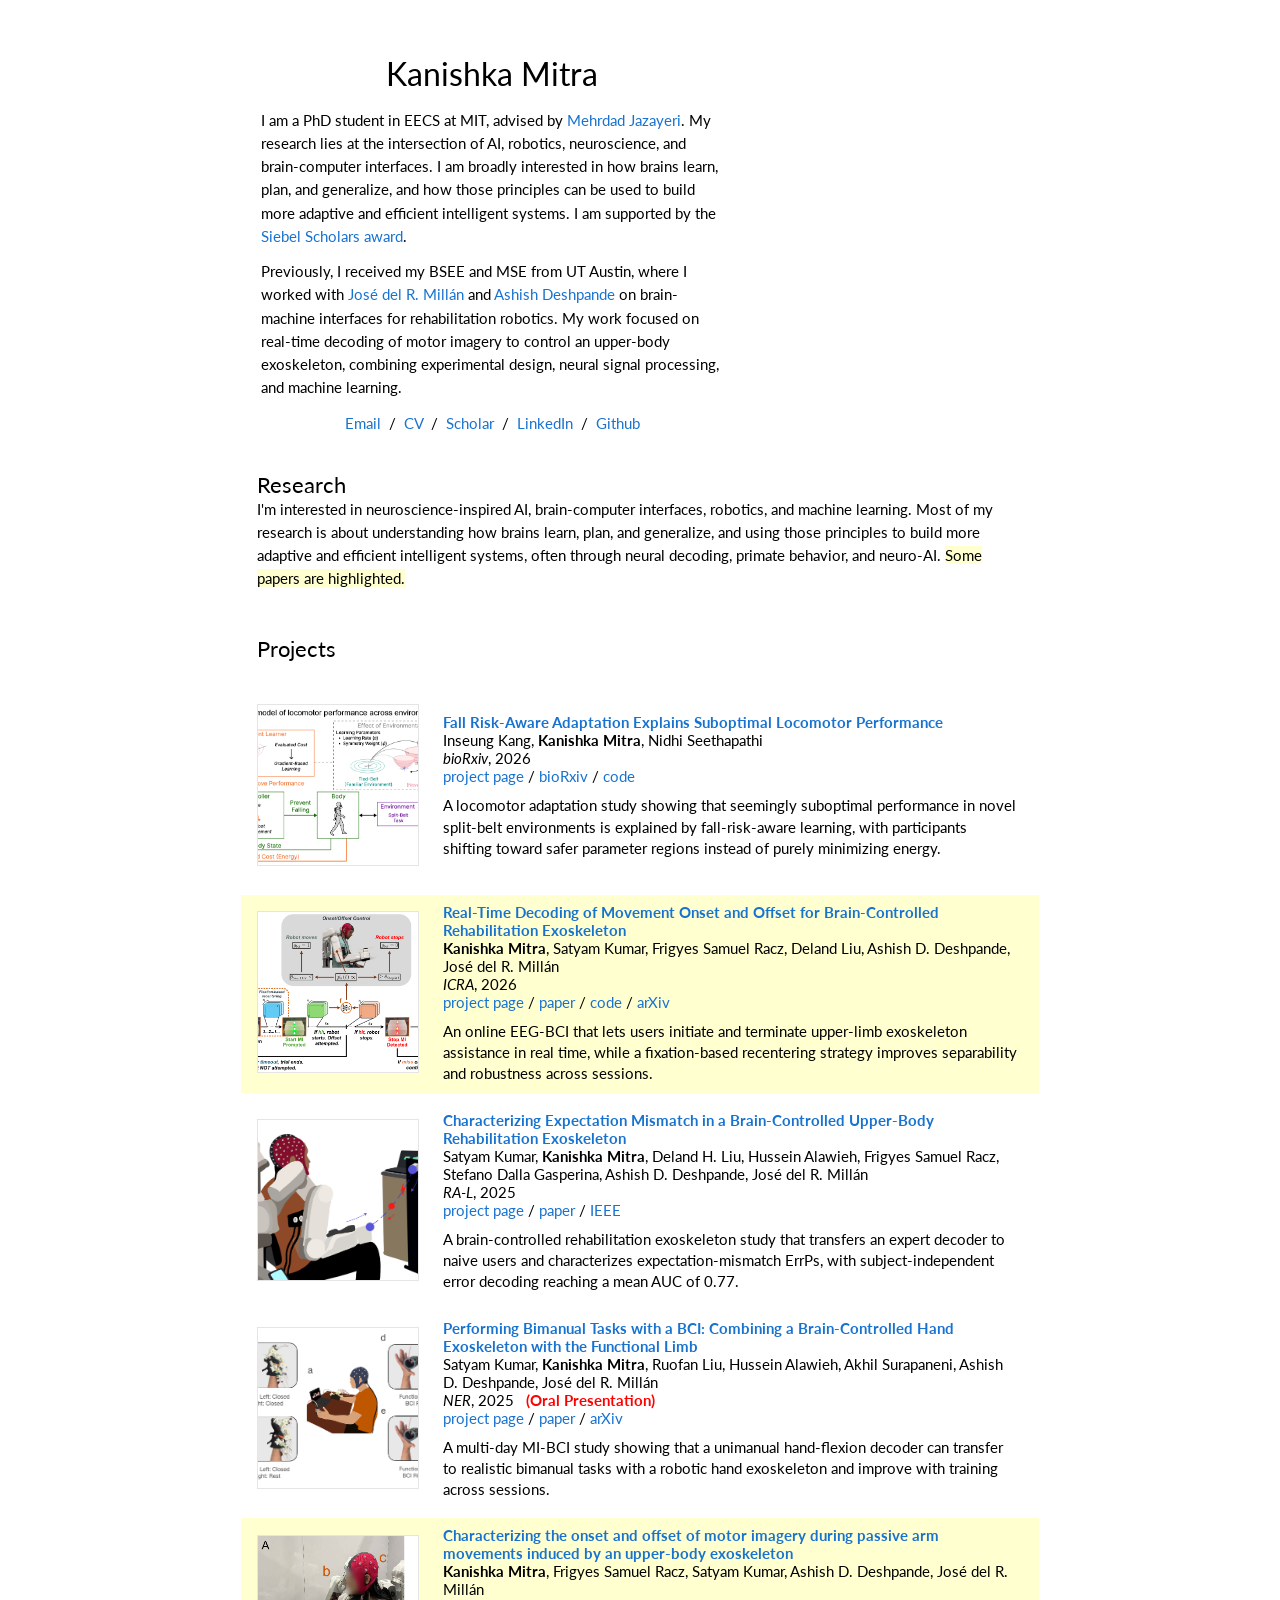
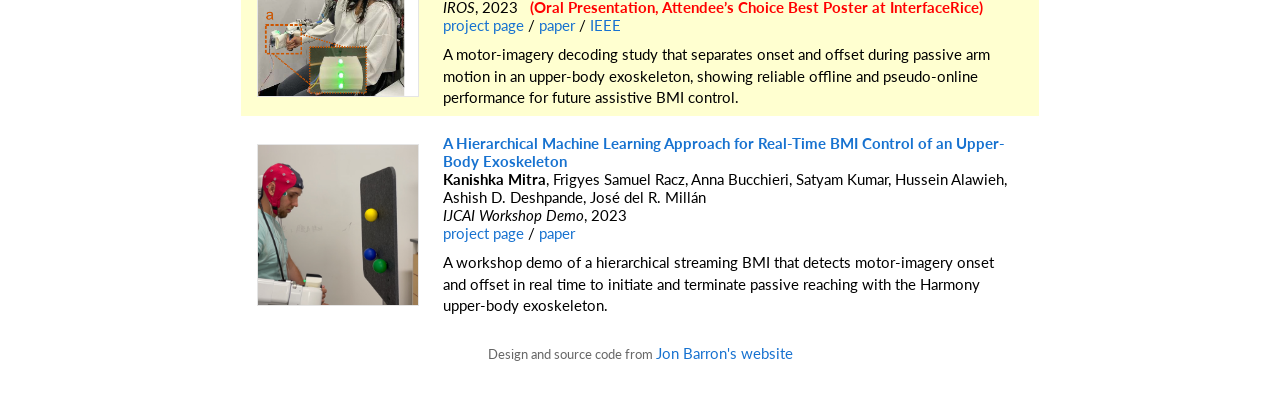
==== commit cd60b934: "Rename publications to projects and add project page assets" ====
--- a/index.html
+++ b/index.html
@@ -140,7 +140,7 @@
               <tbody>
                 <tr>
                   <td>
-                    <h2>Publications</h2>
+                    <h2>Projects</h2>
                   </td>
                 </tr>
               </tbody>
@@ -150,16 +150,16 @@
               <tbody>
                 <tr class="entry-row">
                   <td class="entry-media">
-                    <a href="publications/fall-risk-locomotion/">
+                    <a href="projects/fall-risk-locomotion/">
                       <img
                         class="entry-preview"
-                        src="publications/fall-risk-locomotion/assets/figures/fig2_final.png"
+                        src="projects/fall-risk-locomotion/assets/figures/fig2_final.png"
                         alt="Preview of the fall risk-aware locomotor adaptation paper"
                       />
                     </a>
                   </td>
                   <td class="entry-copy">
-                    <a href="publications/fall-risk-locomotion/">
+                    <a href="projects/fall-risk-locomotion/">
                       <span class="papertitle">
                         Fall Risk-Aware Adaptation Explains Suboptimal Locomotor
                         Performance
@@ -171,7 +171,7 @@
                     <br />
                     <em>bioRxiv</em>, 2026
                     <br />
-                    <a href="publications/fall-risk-locomotion/">project page</a>
+                    <a href="projects/fall-risk-locomotion/">project page</a>
                     /
                     <a href="https://www.biorxiv.org/content/10.64898/2026.03.02.709033v1">bioRxiv</a>
                     /
@@ -188,16 +188,16 @@
 
                 <tr class="entry-row featured-entry">
                   <td class="entry-media">
-                    <a href="publications/startstop-bci/">
+                    <a href="projects/startstop-bci/">
                       <img
                         class="entry-preview"
-                        src="publications/startstop-bci/assets/figures/fig_1_EXP_setup.png"
+                        src="projects/startstop-bci/assets/figures/fig_1_EXP_setup.png"
                         alt="Preview of the real-time decoding exoskeleton paper"
                       />
                     </a>
                   </td>
                   <td class="entry-copy">
-                    <a href="publications/startstop-bci/">
+                    <a href="projects/startstop-bci/">
                       <span class="papertitle">
                         Real-Time Decoding of Movement Onset and Offset for
                         Brain-Controlled Rehabilitation Exoskeleton
@@ -210,9 +210,9 @@
                     <br />
                     <em>ICRA</em>, 2026
                     <br />
-                    <a href="publications/startstop-bci/">project page</a>
-                    /
-                    <a href="publications/startstop-bci/assets/media/mitra-icra-2026-paper.pdf">paper</a>
+                    <a href="projects/startstop-bci/">project page</a>
+                    /
+                    <a href="projects/startstop-bci/assets/media/mitra-icra-2026-paper.pdf">paper</a>
                     /
                     <a href="https://github.com/mitrakanishka/bci_exo_startstop_ICRA_26">code</a>
                     /
@@ -229,17 +229,17 @@
                 <tr class="entry-row">
                   <td class="entry-media">
                     <a
-                      href="publications/expectation-mismatch/"
+                      href="projects/expectation-mismatch/"
                     >
                       <img
                         class="entry-preview"
-                        src="publications/expectation-mismatch/assets/figures/fig_1_experimental_setup.png"
+                        src="projects/expectation-mismatch/assets/figures/fig_1_experimental_setup.png"
                         alt="Preview of the expectation mismatch exoskeleton paper"
                       />
                     </a>
                   </td>
                   <td class="entry-copy">
-                    <a href="publications/expectation-mismatch/">
+                    <a href="projects/expectation-mismatch/">
                       <span class="papertitle">
                         Characterizing Expectation Mismatch in a
                         Brain-Controlled Upper-Body Rehabilitation Exoskeleton
@@ -253,9 +253,9 @@
                     <br />
                     <em>RA-L</em>, 2025
                     <br />
-                    <a href="publications/expectation-mismatch/">project page</a>
-                    /
-                    <a href="publications/expectation-mismatch/assets/media/kumar-ral-2025-paper.pdf">paper</a>
+                    <a href="projects/expectation-mismatch/">project page</a>
+                    /
+                    <a href="projects/expectation-mismatch/assets/media/kumar-ral-2025-paper.pdf">paper</a>
                     /
                     <a href="https://ieeexplore.ieee.org/abstract/document/11260927">IEEE</a>
                     <p class="publication-summary">
@@ -271,17 +271,17 @@
                 <tr class="entry-row">
                   <td class="entry-media">
                     <a
-                      href="publications/bimanual-bci/"
+                      href="projects/bimanual-bci/"
                     >
                       <img
                         class="entry-preview"
-                        src="publications/bimanual-bci/assets/figures/fig_1_bimanual_experimental_setup.png"
+                        src="projects/bimanual-bci/assets/figures/fig_1_bimanual_experimental_setup.png"
                         alt="Preview of the bimanual BCI hand exoskeleton paper"
                       />
                     </a>
                   </td>
                   <td class="entry-copy">
-                    <a href="publications/bimanual-bci/">
+                    <a href="projects/bimanual-bci/">
                       <span class="papertitle">
                         Performing Bimanual Tasks with a BCI: Combining a
                         Brain-Controlled Hand Exoskeleton with the Functional
@@ -295,9 +295,9 @@
                     <br />
                     <em>NER</em>, 2025&nbsp;&nbsp;&nbsp;<span class="oral-note" style="color: rgb(255, 0, 0) !important; font-weight: 700;">(Oral Presentation)</span>
                     <br />
-                    <a href="publications/bimanual-bci/">project page</a>
-                    /
-                    <a href="publications/bimanual-bci/assets/media/kumar-ner-2025-paper.pdf">paper</a>
+                    <a href="projects/bimanual-bci/">project page</a>
+                    /
+                    <a href="projects/bimanual-bci/assets/media/kumar-ner-2025-paper.pdf">paper</a>
                     /
                     <a href="#">arXiv</a>
                     <p class="publication-summary">
@@ -312,17 +312,17 @@
                 <tr class="entry-row featured-entry">
                   <td class="entry-media">
                     <a
-                      href="publications/passive-arm-mi/"
+                      href="projects/passive-arm-mi/"
                     >
                       <img
                         class="entry-preview preview-focus-left"
-                        src="publications/passive-arm-mi/assets/figures/fig1_setup_pipeline_10.png"
+                        src="projects/passive-arm-mi/assets/figures/fig1_setup_pipeline_10.png"
                         alt="Preview of the passive arm motor imagery paper"
                       />
                     </a>
                   </td>
                   <td class="entry-copy">
-                    <a href="publications/passive-arm-mi/">
+                    <a href="projects/passive-arm-mi/">
                       <span class="papertitle">
                         Characterizing the onset and offset of motor imagery
                         during passive arm movements induced by an upper-body
@@ -336,9 +336,9 @@
                     <br />
                     <em>IROS</em>, 2023&nbsp;&nbsp;&nbsp;<span class="oral-note" style="color: rgb(255, 0, 0) !important; font-weight: 700;">(Oral Presentation, Attendee&rsquo;s Choice Best Poster at InterfaceRice)</span>
                     <br />
-                    <a href="publications/passive-arm-mi/">project page</a>
-                    /
-                    <a href="publications/passive-arm-mi/assets/media/mitra-iros-2023-paper.pdf">paper</a>
+                    <a href="projects/passive-arm-mi/">project page</a>
+                    /
+                    <a href="projects/passive-arm-mi/assets/media/mitra-iros-2023-paper.pdf">paper</a>
                     /
                     <a href="https://ieeexplore.ieee.org/document/10342492">IEEE</a>
                     <p class="publication-summary">
@@ -355,11 +355,11 @@
                     <a
                       class="entry-preview-stack"
                       data-hover-preview
-                      href="publications/harmony-bmi-demo/"
+                      href="projects/harmony-bmi-demo/"
                     >
                       <img
                         class="entry-preview"
-                        src="publications/harmony-bmi-demo/assets/media/preview-still.png?v=2"
+                        src="projects/harmony-bmi-demo/assets/media/preview-still.png?v=2"
                         alt="Preview of the IJCAI workshop BMI Harmony demo paper"
                       />
                       <video
@@ -368,17 +368,17 @@
                         loop
                         playsinline
                         preload="auto"
-                        poster="publications/harmony-bmi-demo/assets/media/preview-still.png?v=2"
+                        poster="projects/harmony-bmi-demo/assets/media/preview-still.png?v=2"
                         >
                           <source
-                            src="publications/harmony-bmi-demo/assets/media/preview-hover.mp4?v=2"
+                            src="projects/harmony-bmi-demo/assets/media/preview-hover.mp4?v=2"
                             type="video/mp4"
                           />
                         </video>
                     </a>
                   </td>
                   <td class="entry-copy">
-                    <a href="publications/harmony-bmi-demo/">
+                    <a href="projects/harmony-bmi-demo/">
                       <span class="papertitle">
                         A Hierarchical Machine Learning Approach for Real-Time
                         BMI Control of an Upper-Body Exoskeleton
@@ -391,9 +391,9 @@
                     <br />
                     <em>IJCAI Workshop Demo</em>, 2023
                     <br />
-                    <a href="publications/harmony-bmi-demo/">project page</a>
-                    /
-                    <a href="publications/harmony-bmi-demo/assets/media/mitra-ijcai-workshop-demo-2023-paper.pdf">paper</a>
+                    <a href="projects/harmony-bmi-demo/">project page</a>
+                    /
+                    <a href="projects/harmony-bmi-demo/assets/media/mitra-ijcai-workshop-demo-2023-paper.pdf">paper</a>
                     <p class="publication-summary">
                       A workshop demo of a hierarchical streaming BMI that
                       detects motor-imagery onset and offset in real time to
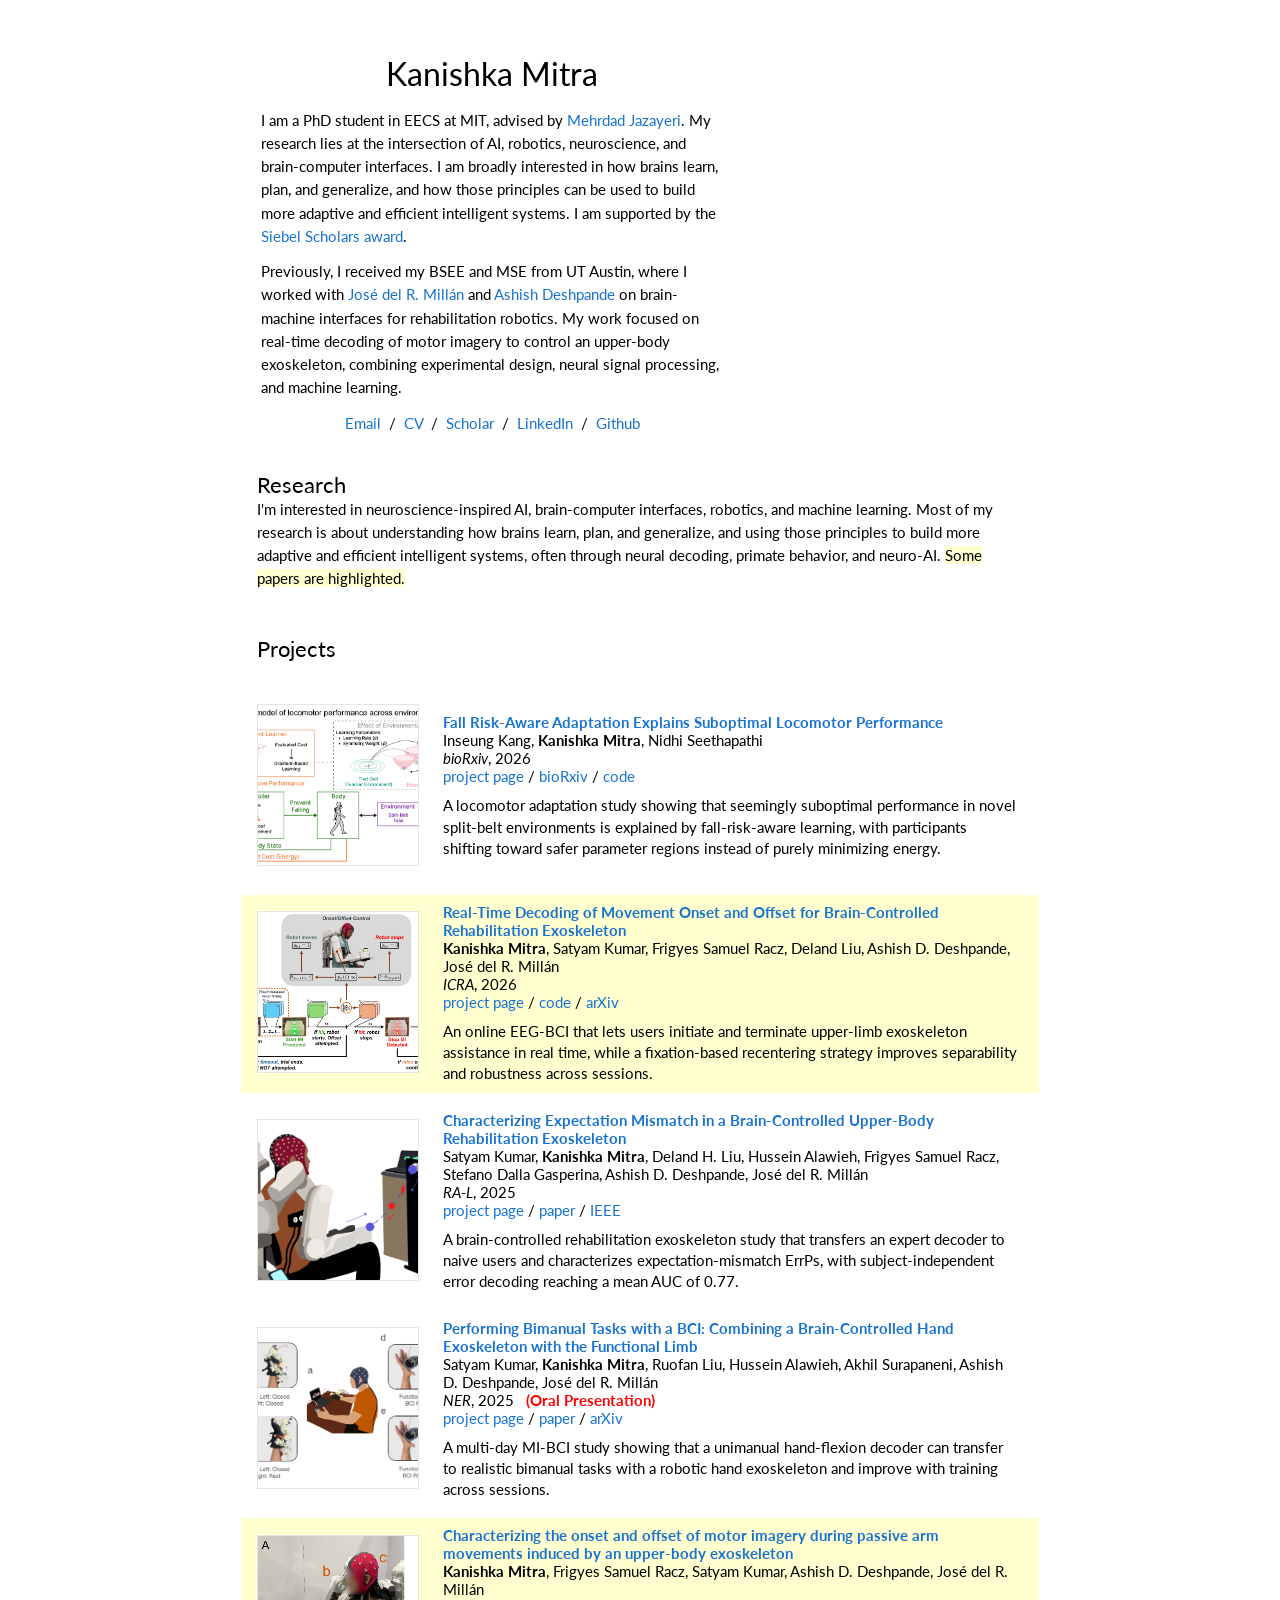
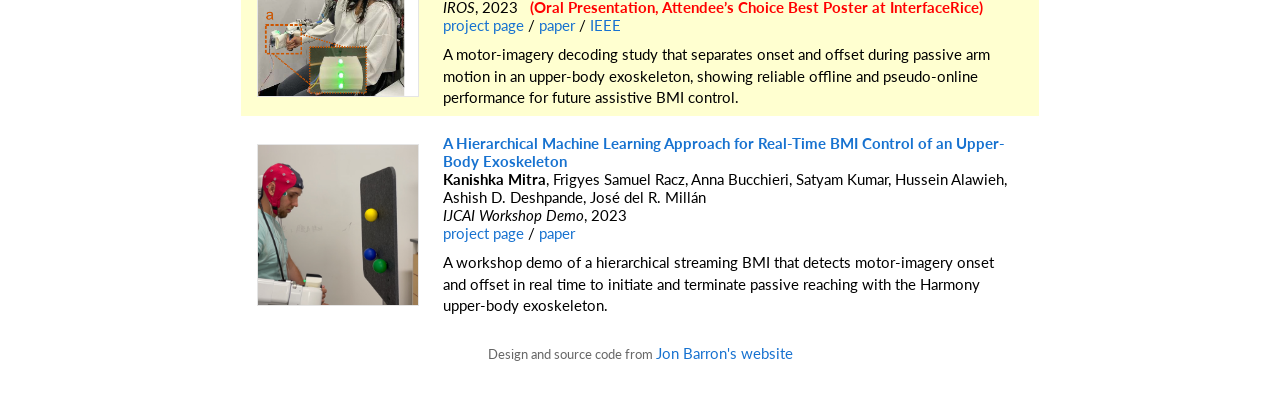
==== commit f45a45fd: "Update arXiv links and open site links in new tabs" ====
--- a/index.html
+++ b/index.html
@@ -212,11 +212,9 @@
                     <br />
                     <a href="projects/startstop-bci/">project page</a>
                     /
-                    <a href="projects/startstop-bci/assets/media/mitra-icra-2026-paper.pdf">paper</a>
-                    /
                     <a href="https://github.com/mitrakanishka/bci_exo_startstop_ICRA_26">code</a>
                     /
-                    <a href="#">arXiv</a>
+                    <a href="https://arxiv.org/abs/2603.16825">arXiv</a>
                     <p class="publication-summary">
                       An online EEG-BCI that lets users initiate and terminate
                       upper-limb exoskeleton assistance in real time, while a
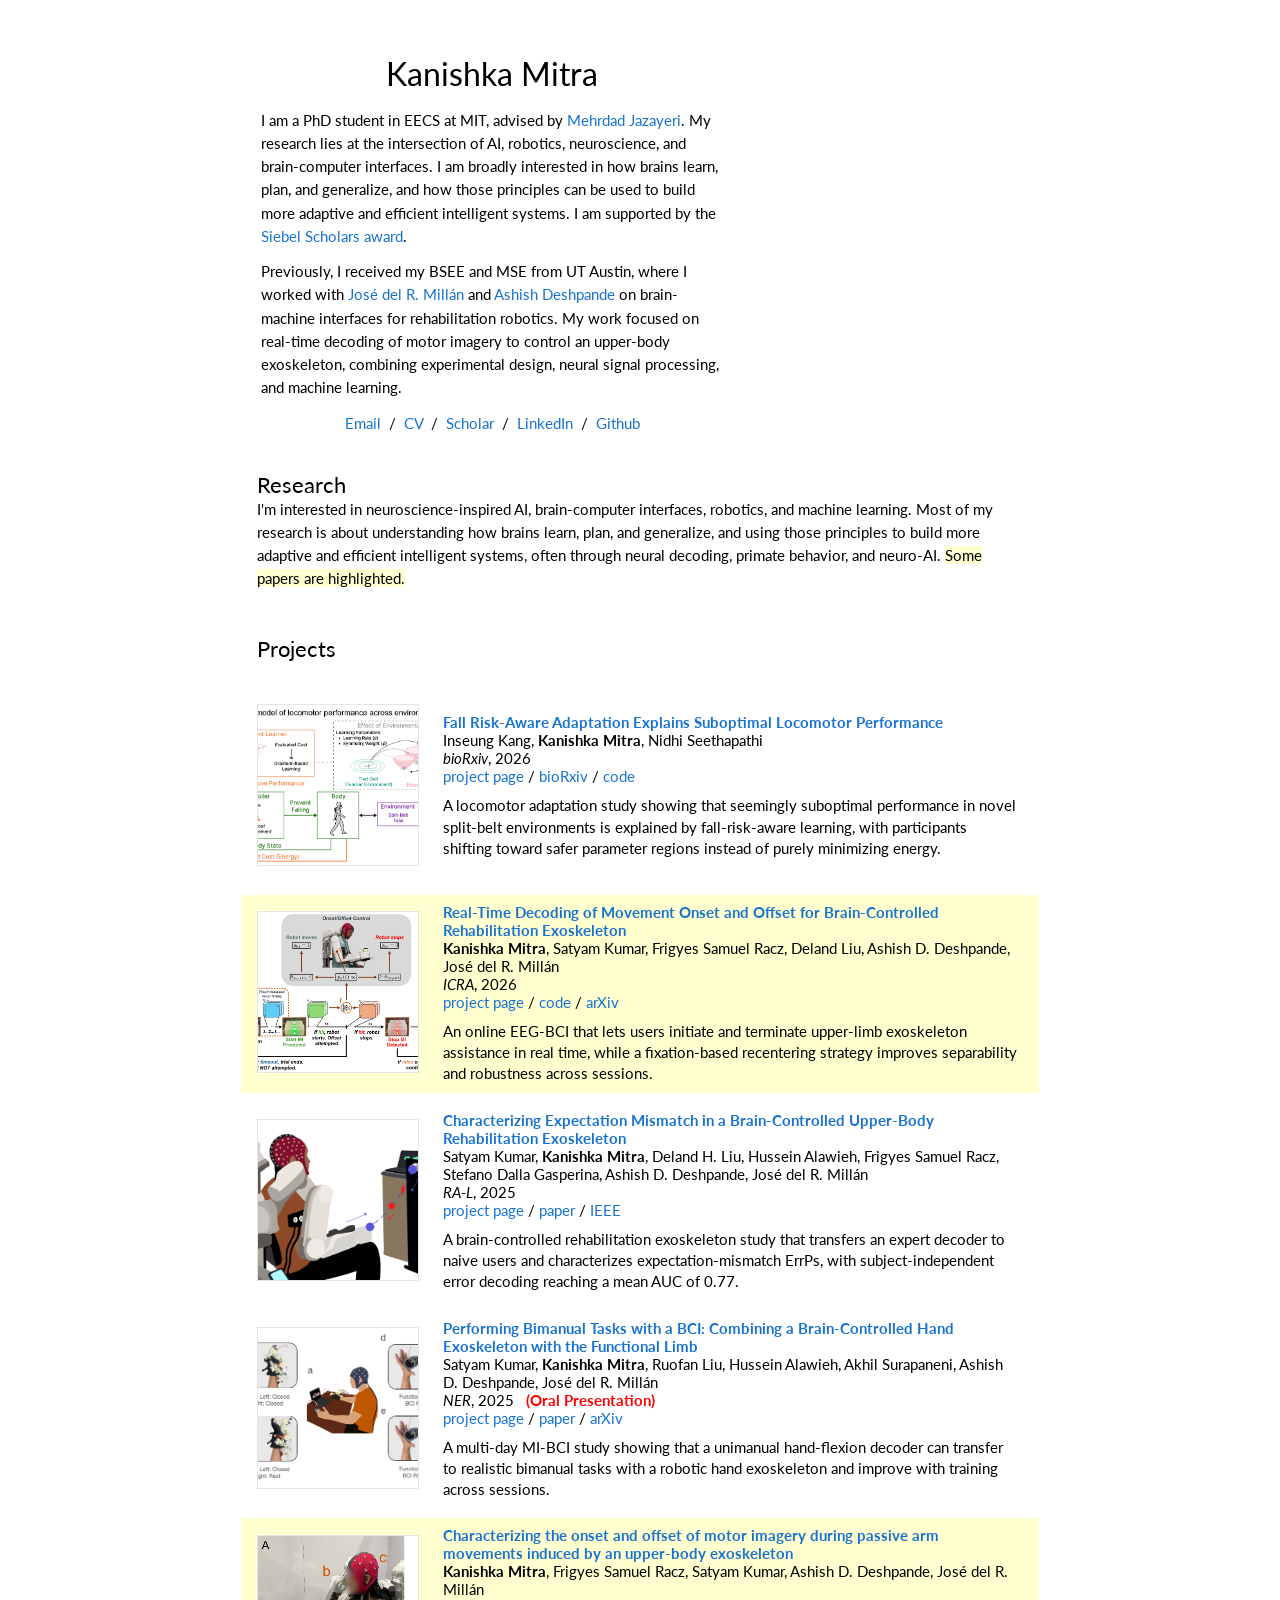
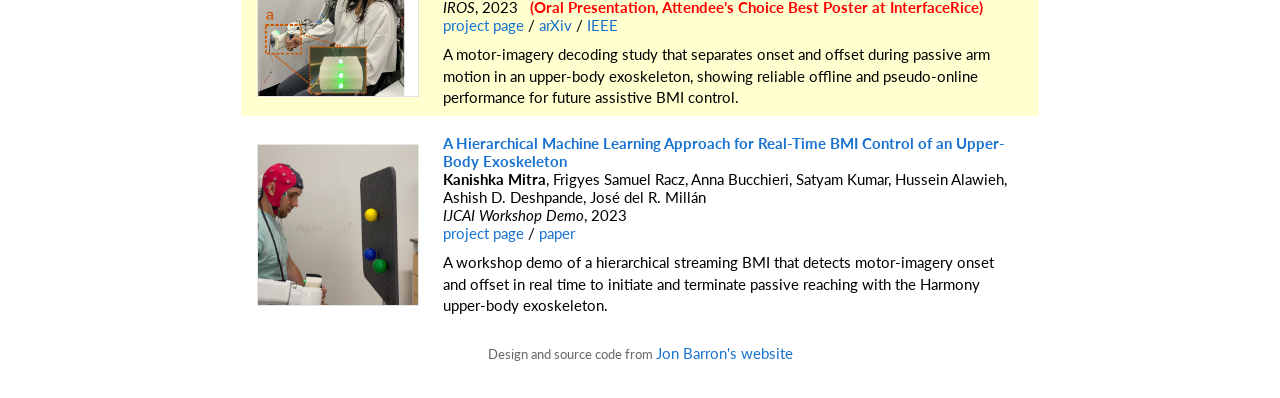
==== commit 9c419b88: "Link CV to dedicated page" ====
--- a/index.html
+++ b/index.html
@@ -73,7 +73,7 @@
                     <p class="link-line">
                       <a href="mailto:mitra819@mit.edu">Email</a>
                       &nbsp;/&nbsp;
-                      <a href="assets/kanishka-mitra-cv.pdf" target="_blank" rel="noreferrer"
+                      <a href="cv.html" target="_blank" rel="noreferrer"
                         >CV</a
                       >
                       &nbsp;/&nbsp;
@@ -336,7 +336,7 @@
                     <br />
                     <a href="projects/passive-arm-mi/">project page</a>
                     /
-                    <a href="projects/passive-arm-mi/assets/media/mitra-iros-2023-paper.pdf">paper</a>
+                    <a href="https://arxiv.org/abs/2603.20885">arXiv</a>
                     /
                     <a href="https://ieeexplore.ieee.org/document/10342492">IEEE</a>
                     <p class="publication-summary">
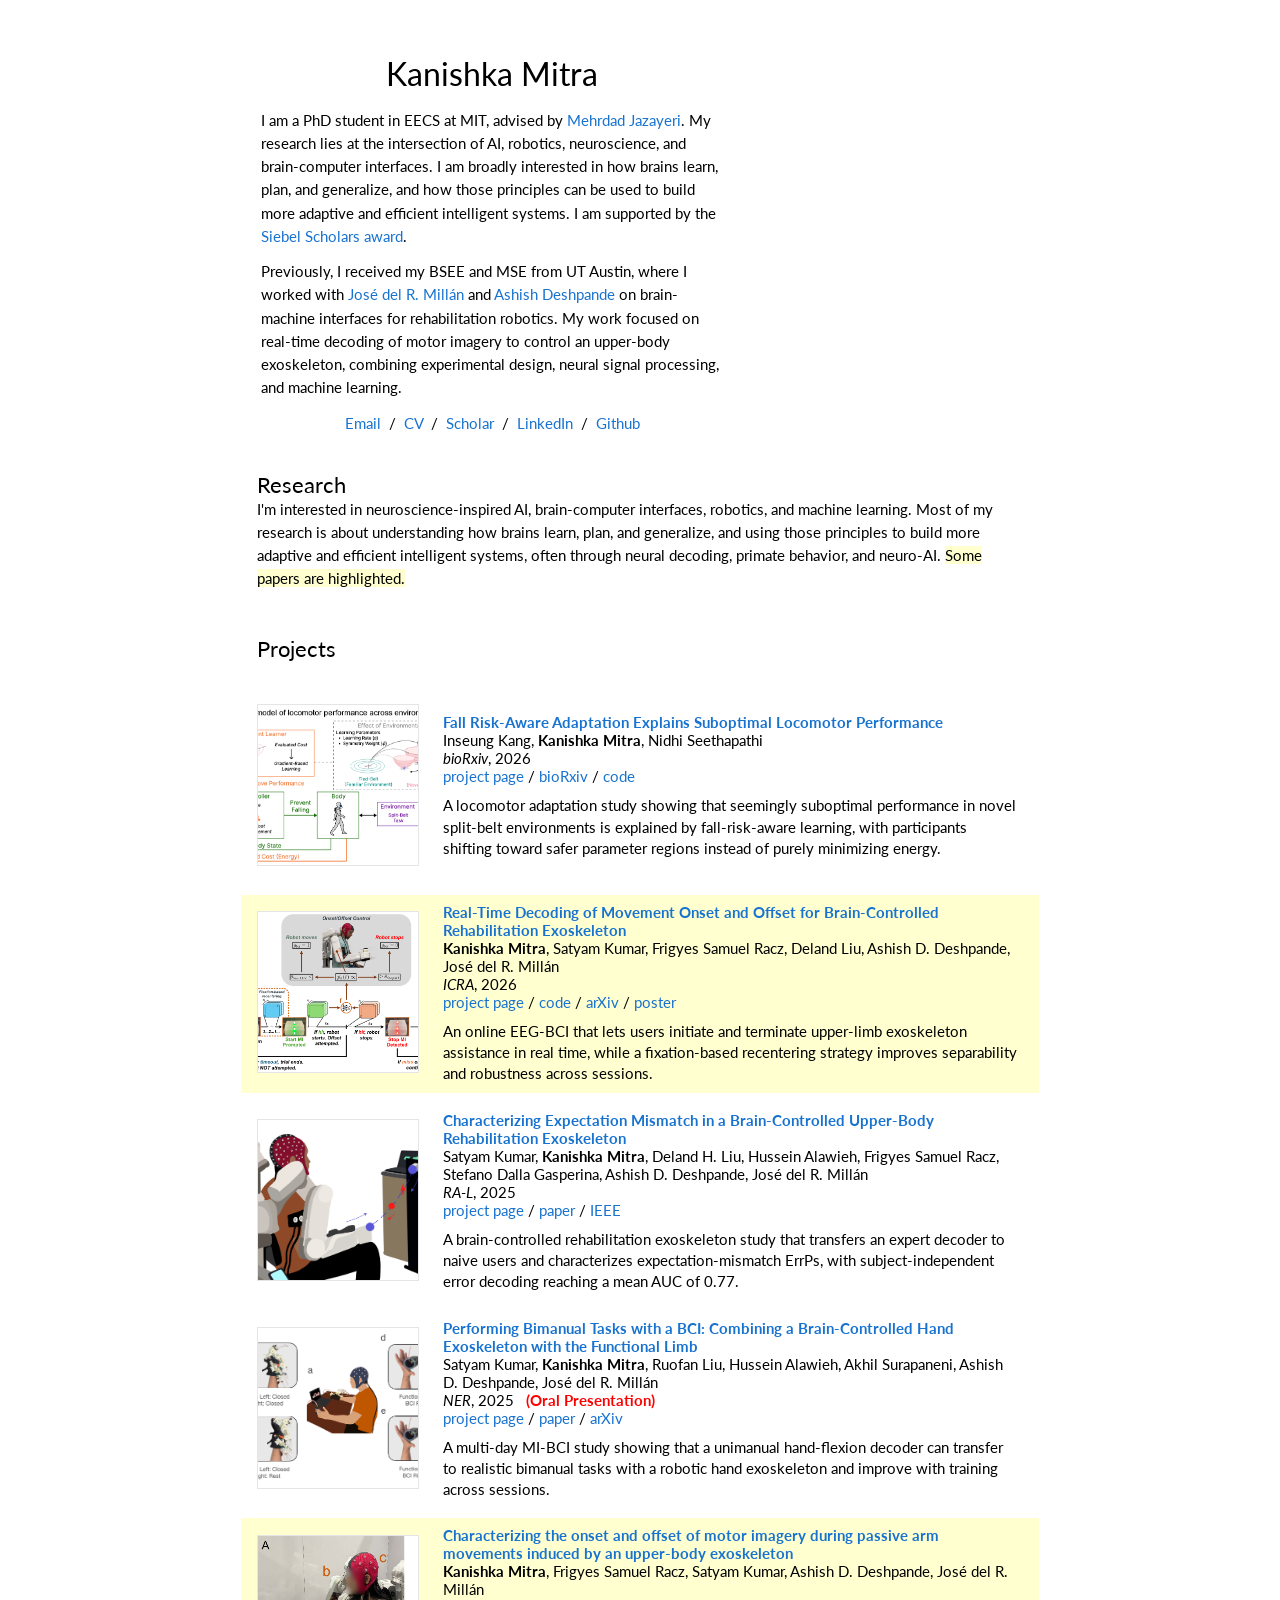
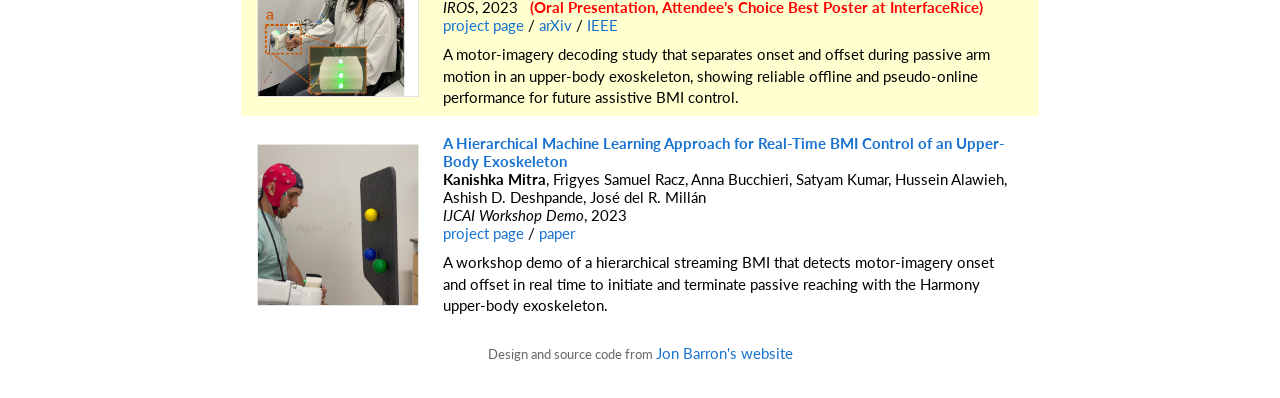
==== commit 6b5d01fb: "Add ICRA poster link" ====
--- a/index.html
+++ b/index.html
@@ -215,6 +215,8 @@
                     <a href="https://github.com/mitrakanishka/bci_exo_startstop_ICRA_26">code</a>
                     /
                     <a href="https://arxiv.org/abs/2603.16825">arXiv</a>
+                    /
+                    <a href="projects/startstop-bci/assets/media/mitra-icra-2026-poster.pdf">poster</a>
                     <p class="publication-summary">
                       An online EEG-BCI that lets users initiate and terminate
                       upper-limb exoskeleton assistance in real time, while a
